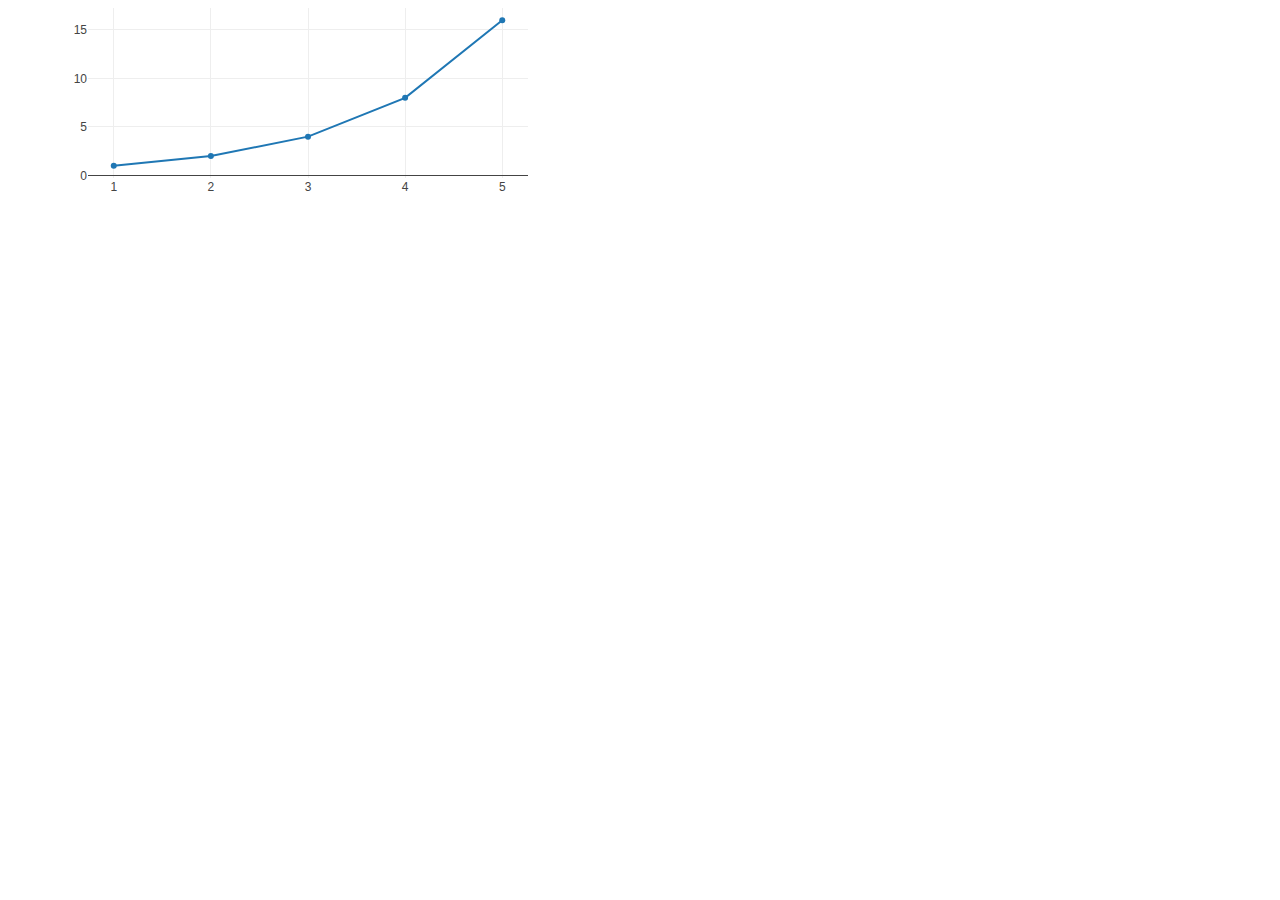
==== html/index.html @ 449a0519 "Start buildging" ====
<html>
    <head>
        <script src="static/plotly-2.24.1.min.js" charset="utf-8"></script>
    </head>
<body>

<div id="tester" style="width:600px;height:250px;"></div>
<script>

	TESTER = document.getElementById('tester');

	Plotly.newPlot( TESTER, [{

	x: [1, 2, 3, 4, 5],

	y: [1, 2, 4, 8, 16] }], {

	margin: { t: 0 } } );

</script>


<div id="response_times"></div>


<!-- Build the page  -->
<script type="text/javascript" src="static/main.js"></script>
</body>
</html>
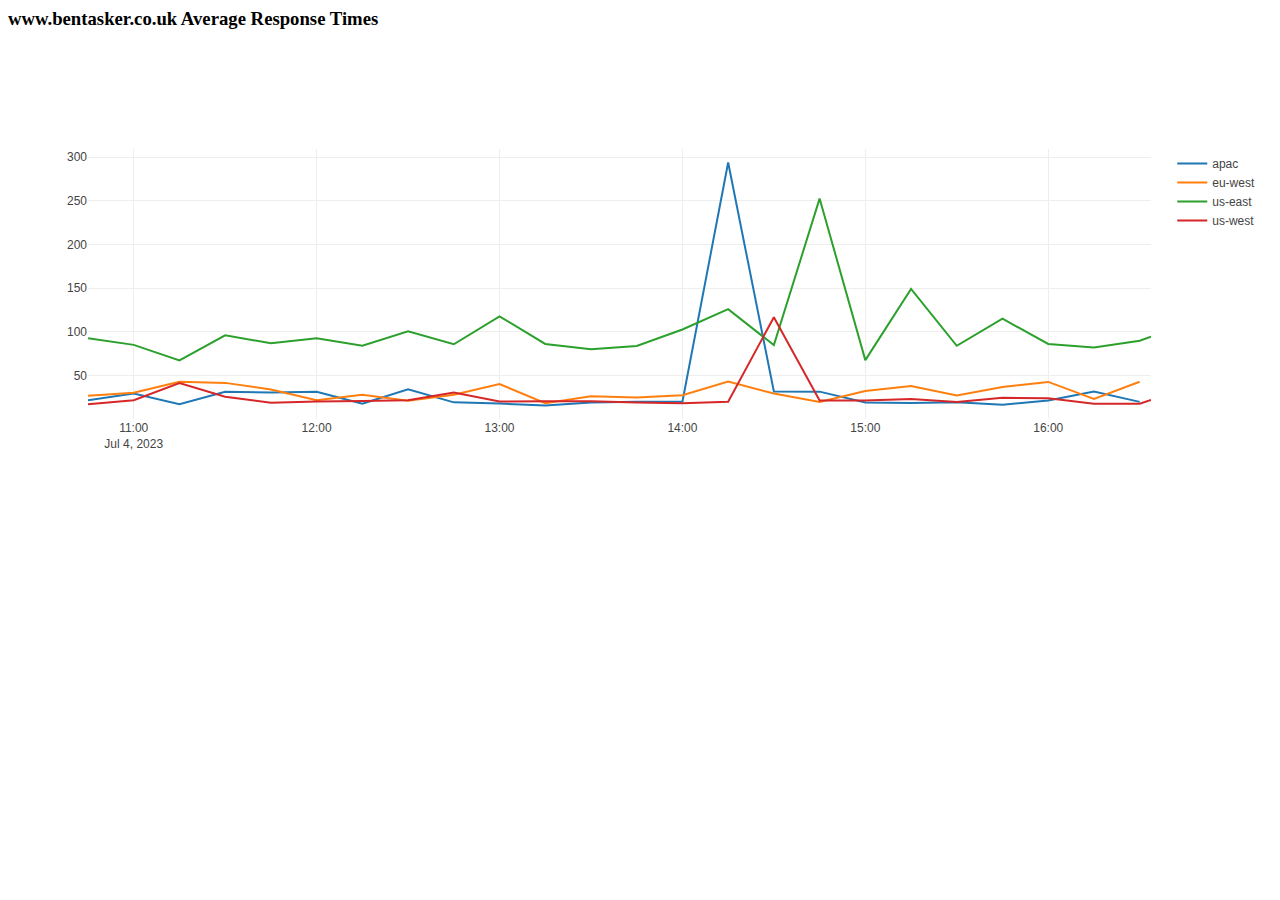
==== commit 2965936d: "Start building HTML status page for jira-projects/CDN#57" ====
--- a/html/index.html
+++ b/html/index.html
@@ -4,21 +4,8 @@
     </head>
 <body>
 
-<div id="tester" style="width:600px;height:250px;"></div>
-<script>
 
-	TESTER = document.getElementById('tester');
-
-	Plotly.newPlot( TESTER, [{
-
-	x: [1, 2, 3, 4, 5],
-
-	y: [1, 2, 4, 8, 16] }], {
-
-	margin: { t: 0 } } );
-
-</script>
-
+<h3>www.bentasker.co.uk Average Response Times</h3>
 
 <div id="response_times"></div>
 
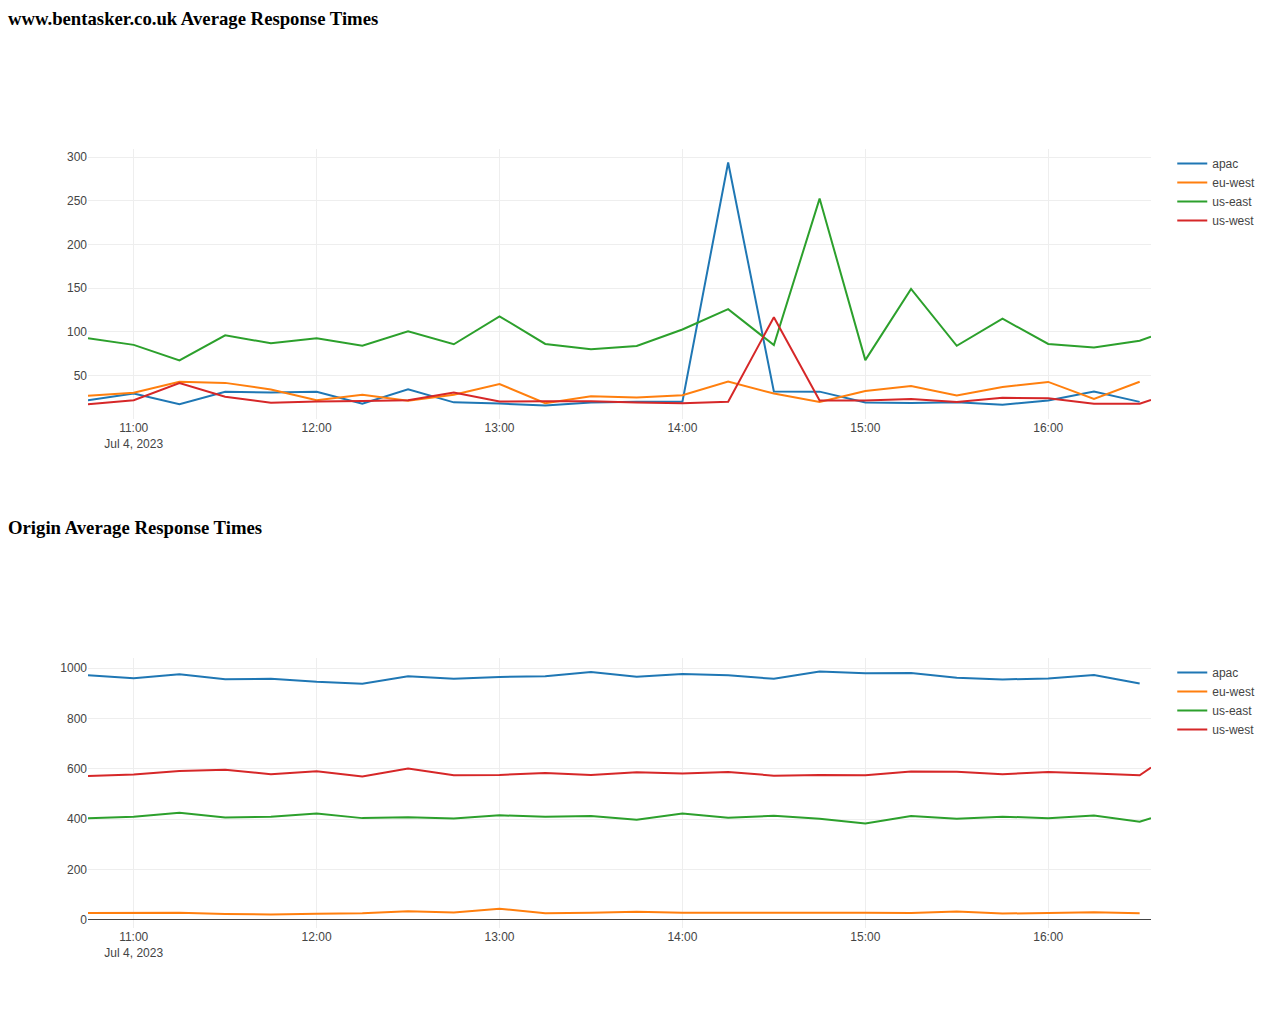
==== commit 629e7e28: "Add graph for Origin average response times" ====
--- a/html/index.html
+++ b/html/index.html
@@ -10,6 +10,14 @@
 <div id="response_times"></div>
 
 
+
+
+<h3>Origin Average Response Times</h3>
+
+<div id="origin_response_times"></div>
+
+
+
 <!-- Build the page  -->
 <script type="text/javascript" src="static/main.js"></script>
 </body>
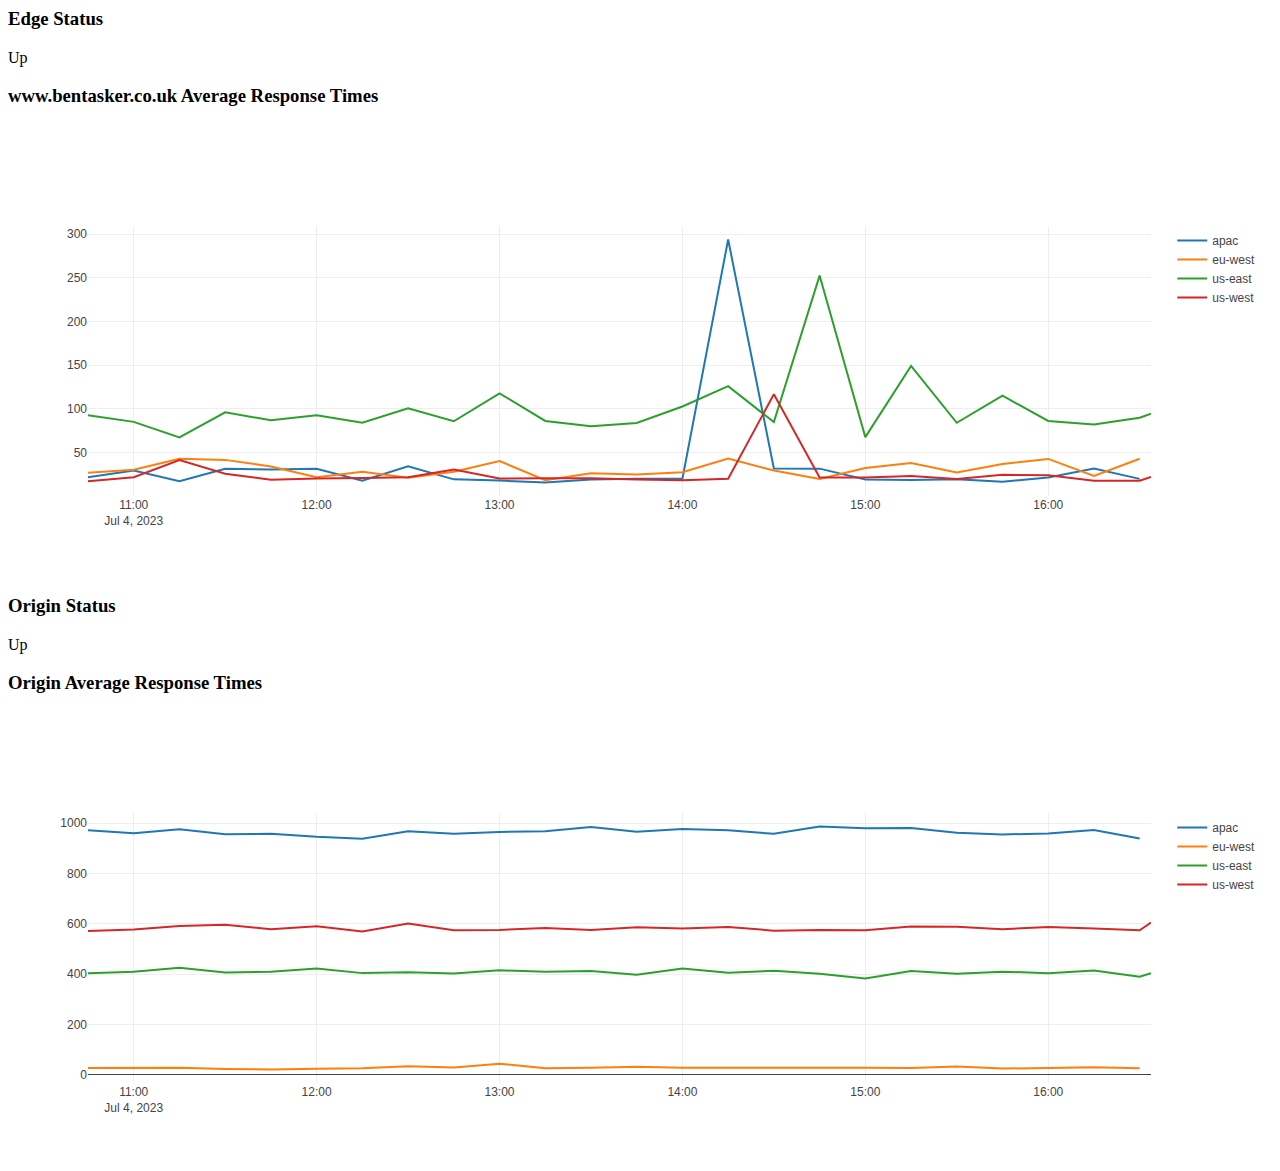
==== commit b7af7fa3: "Add edge and origin status" ====
--- a/html/index.html
+++ b/html/index.html
@@ -5,16 +5,19 @@
 <body>
 
 
-<h3>www.bentasker.co.uk Average Response Times</h3>
-
-<div id="response_times"></div>
+<h3>Edge Status</h3>
+<div id="edgestatus"></div>
 
 
+<h3>www.bentasker.co.uk Average Response Times</h3>
+    <div id="response_times"></div>
 
 
+<h3>Origin Status</h3>
+<div id="originstatus"></div>
+
 <h3>Origin Average Response Times</h3>
-
-<div id="origin_response_times"></div>
+    <div id="origin_response_times"></div>
 
 
 
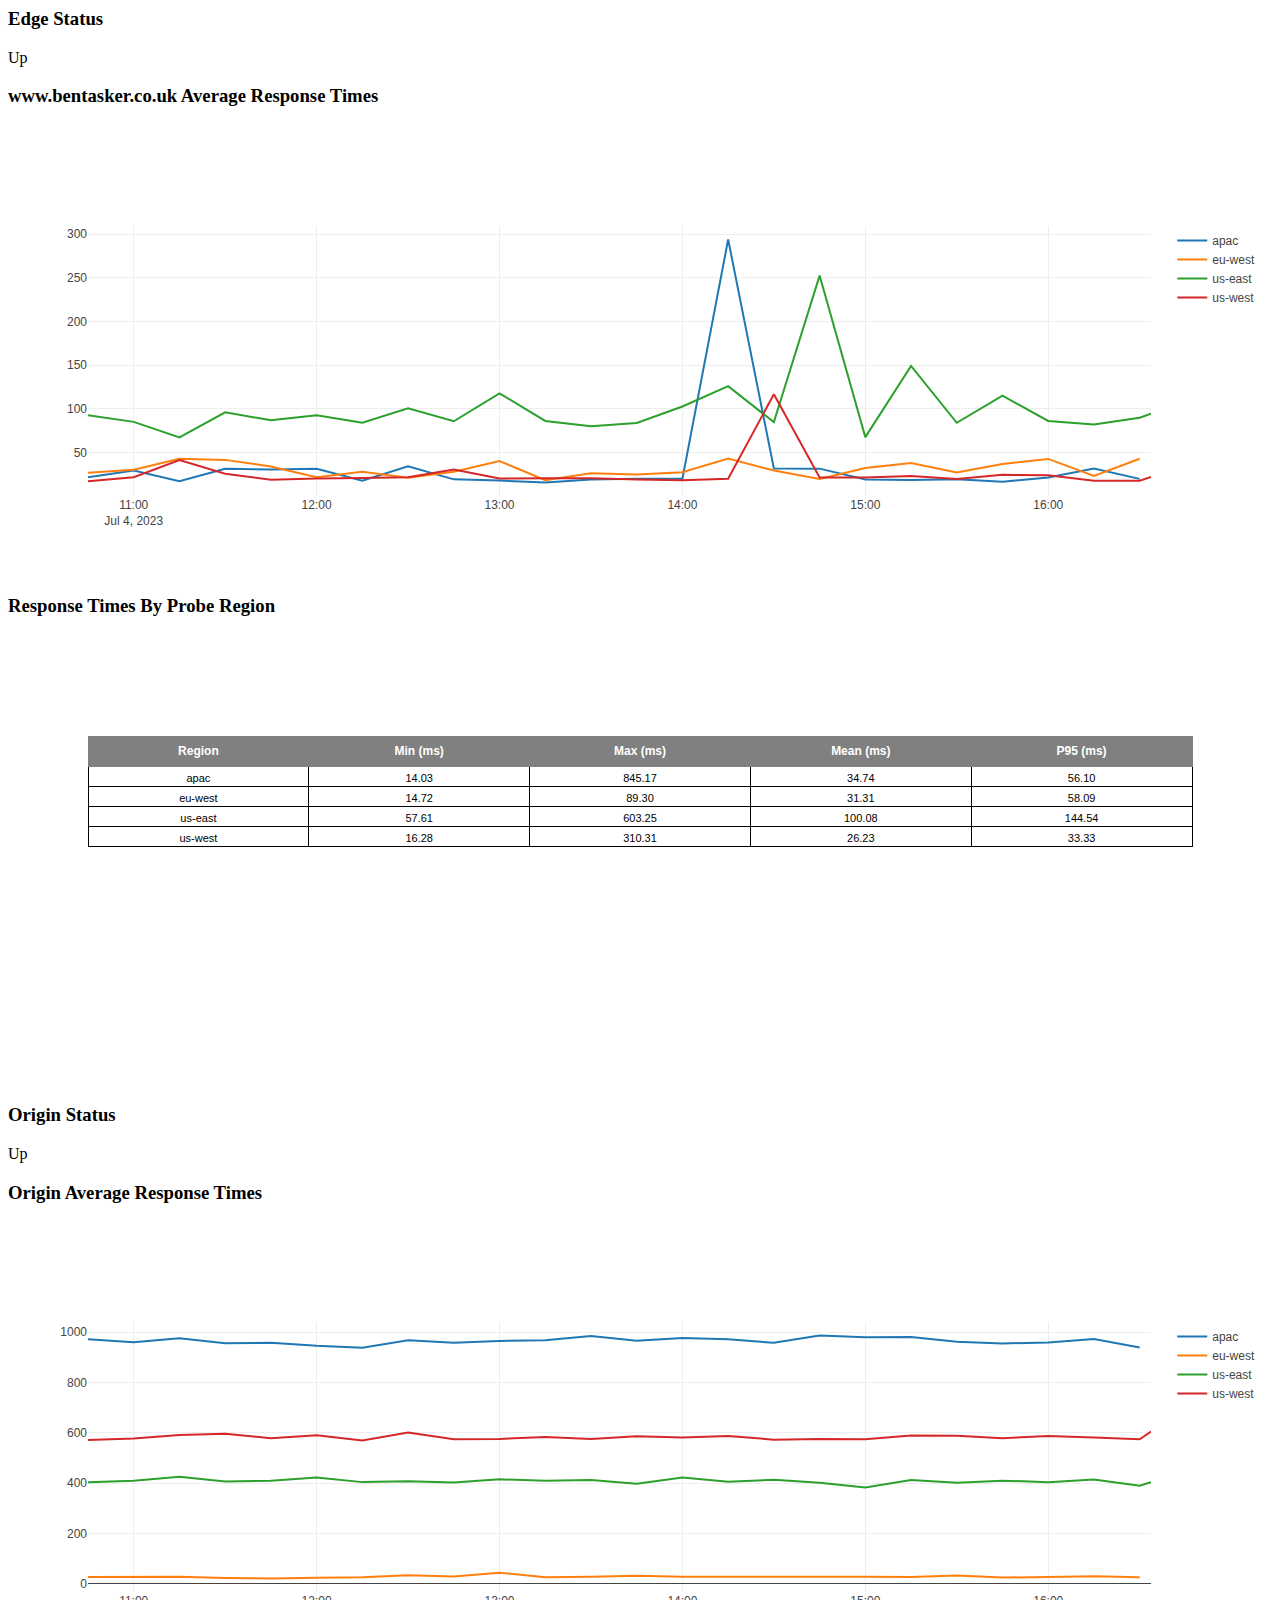
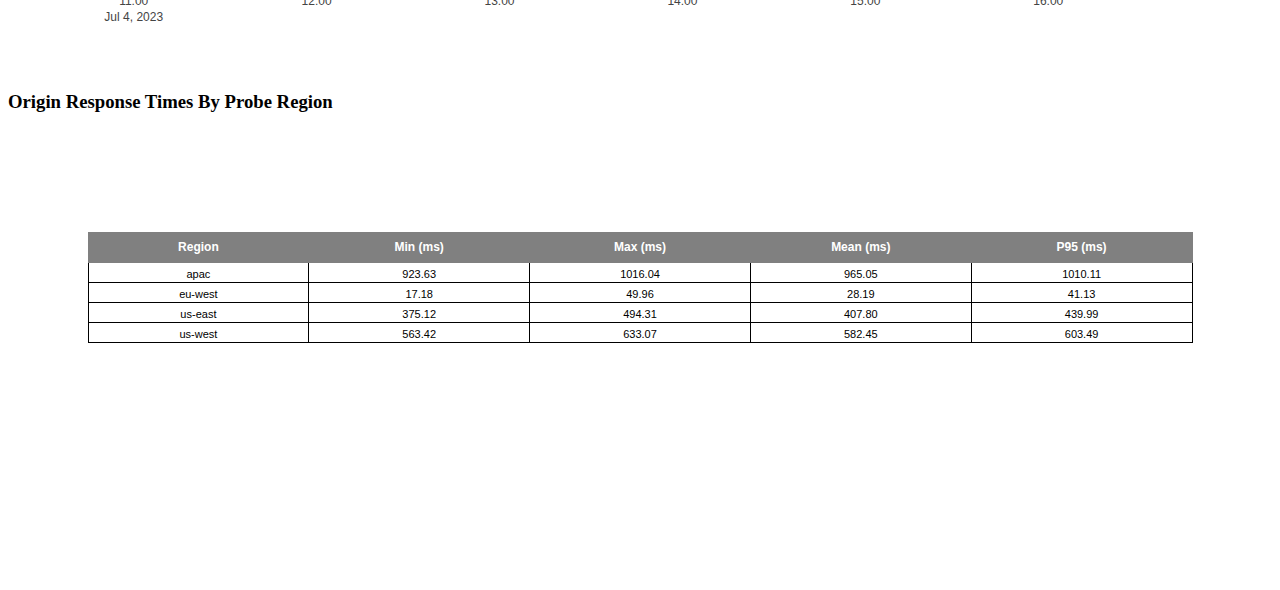
==== commit b0d5e1ca: "Add response time tables (jira-projects/CDN#57)" ====
--- a/html/index.html
+++ b/html/index.html
@@ -12,6 +12,9 @@
 <h3>www.bentasker.co.uk Average Response Times</h3>
     <div id="response_times"></div>
 
+<h3>Response Times By Probe Region</h3>
+<div id="edge_response_by_region"></div>
+
 
 <h3>Origin Status</h3>
 <div id="originstatus"></div>
@@ -19,6 +22,8 @@
 <h3>Origin Average Response Times</h3>
     <div id="origin_response_times"></div>
 
+<h3>Origin Response Times By Probe Region</h3>
+<div id="origin_response_by_region"></div>
 
 
 <!-- Build the page  -->
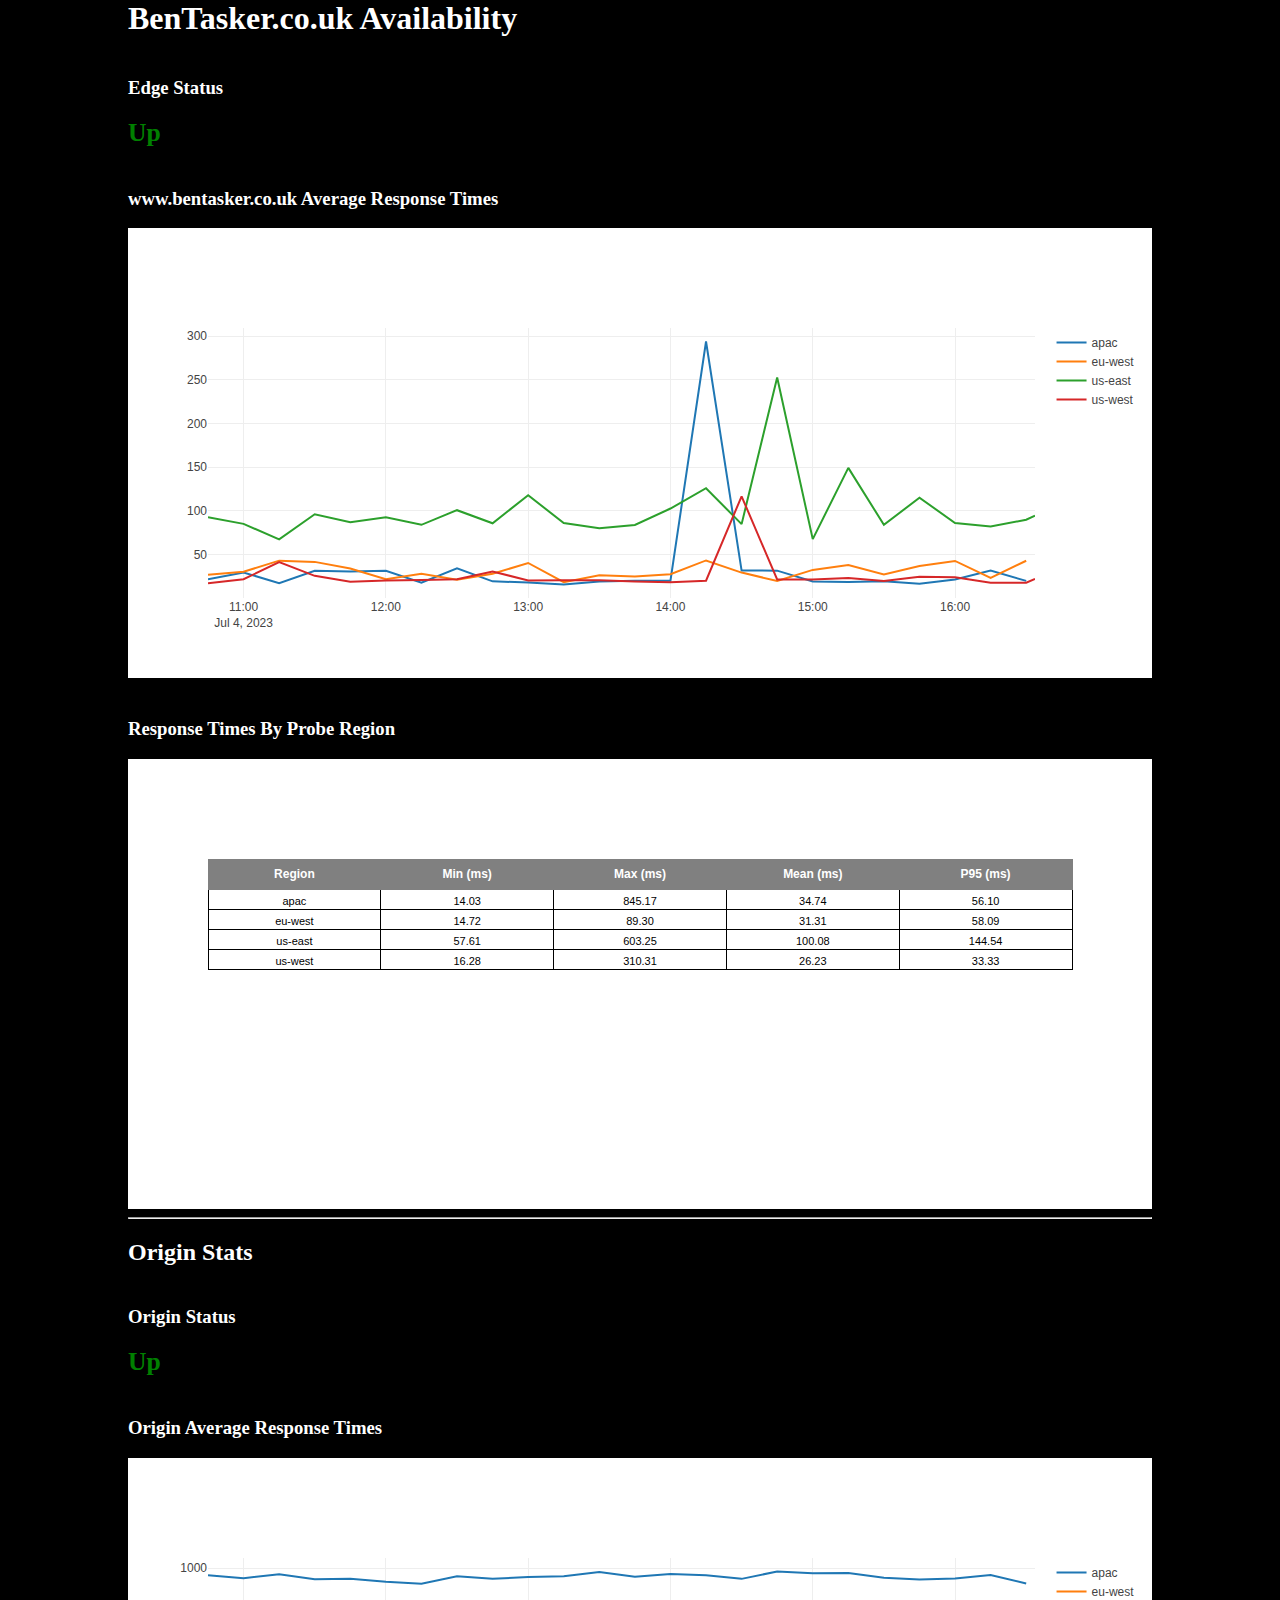
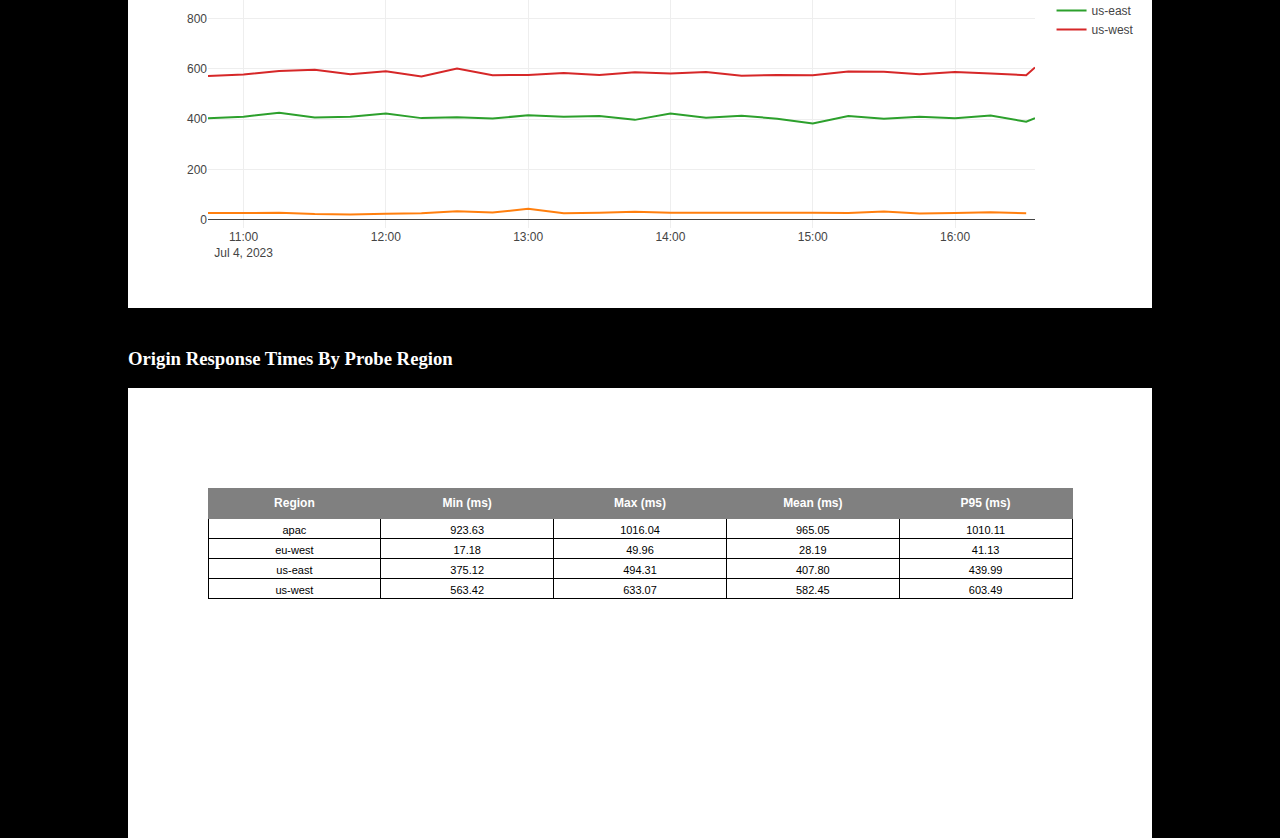
==== commit f36aacdb: "Further layout tweaks (jira-projects/CDN#57)" ====
--- a/html/index.html
+++ b/html/index.html
@@ -1,8 +1,11 @@
 <html>
     <head>
+        <title>BenTasker.co.uk Availability</title>
         <script src="static/plotly-2.24.1.min.js" charset="utf-8"></script>
+        <link rel="stylesheet" href="static/style.css" />
     </head>
 <body>
+<h1>BenTasker.co.uk Availability</h1>
 
 
 <h3>Edge Status</h3>
@@ -15,6 +18,8 @@
 <h3>Response Times By Probe Region</h3>
 <div id="edge_response_by_region"></div>
 
+<hr />
+<h2>Origin Stats</h2>
 
 <h3>Origin Status</h3>
 <div id="originstatus"></div>
--- a/html/static/style.css
+++ b/html/static/style.css
@@ -0,0 +1,13 @@
+body {max-width: 80%; margin: auto; color: #fff; background-color: #000}
+
+#edgestatus, #originstatus {font-weight: bolder; font-size: 1.6em;}
+
+
+.state-up {color: green}
+.state-mostlyup {color: lightgreen}
+.state-degraded {color: orange}
+.state-down {color: red}
+
+h3 {
+  margin-top: 40px;
+}
